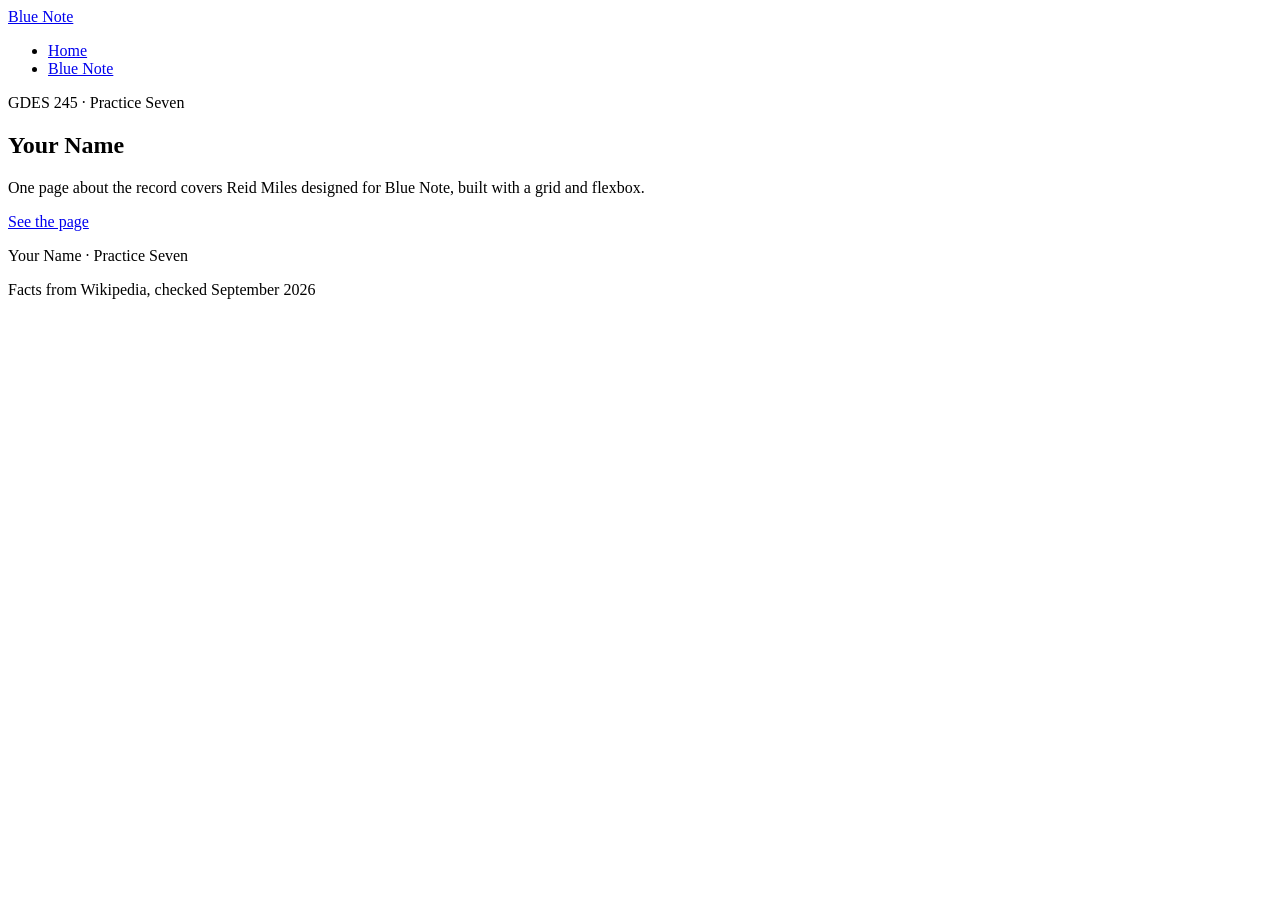
==== index.html @ 07148cdf "Add files via upload" ====
<!DOCTYPE html>
<html lang="en">
<head>
  <meta charset="UTF-8">
  <meta name="viewport" content="width=device-width, initial-scale=1.0">
  <title>Your Name, Web 1</title>

  <link rel="preconnect" href="https://fonts.googleapis.com">
  <link rel="preconnect" href="https://fonts.gstatic.com" crossorigin>
  <link href="https://fonts.googleapis.com/css2?family=Anton&family=Work+Sans:wght@400;600&display=swap" rel="stylesheet">

  <link rel="stylesheet" href="css/styles.css">
</head>
<body>

<header class="site-header">
  <a class="logo" href="index.html">Blue Note</a>
  <nav>
    <ul>
      <li><a href="index.html">Home</a></li>
      <li><a href="pages/blue-note.html">Blue Note</a></li>
    </ul>
  </nav>
</header>

<section class="hero">
  <p>GDES 245 &middot; Practice Seven</p>
  <h1>Your Name</h1>
  <p>One page about the record covers Reid Miles
     designed for Blue Note, built with a grid and flexbox.</p>
  <a class="button" href="pages/blue-note.html">See the page</a>
</section>

<footer class="site-footer" id="sources">
  <p>Your Name &middot; Practice Seven</p>
  <p>Facts from Wikipedia, checked September 2026</p>
</footer>

</body>
</html>
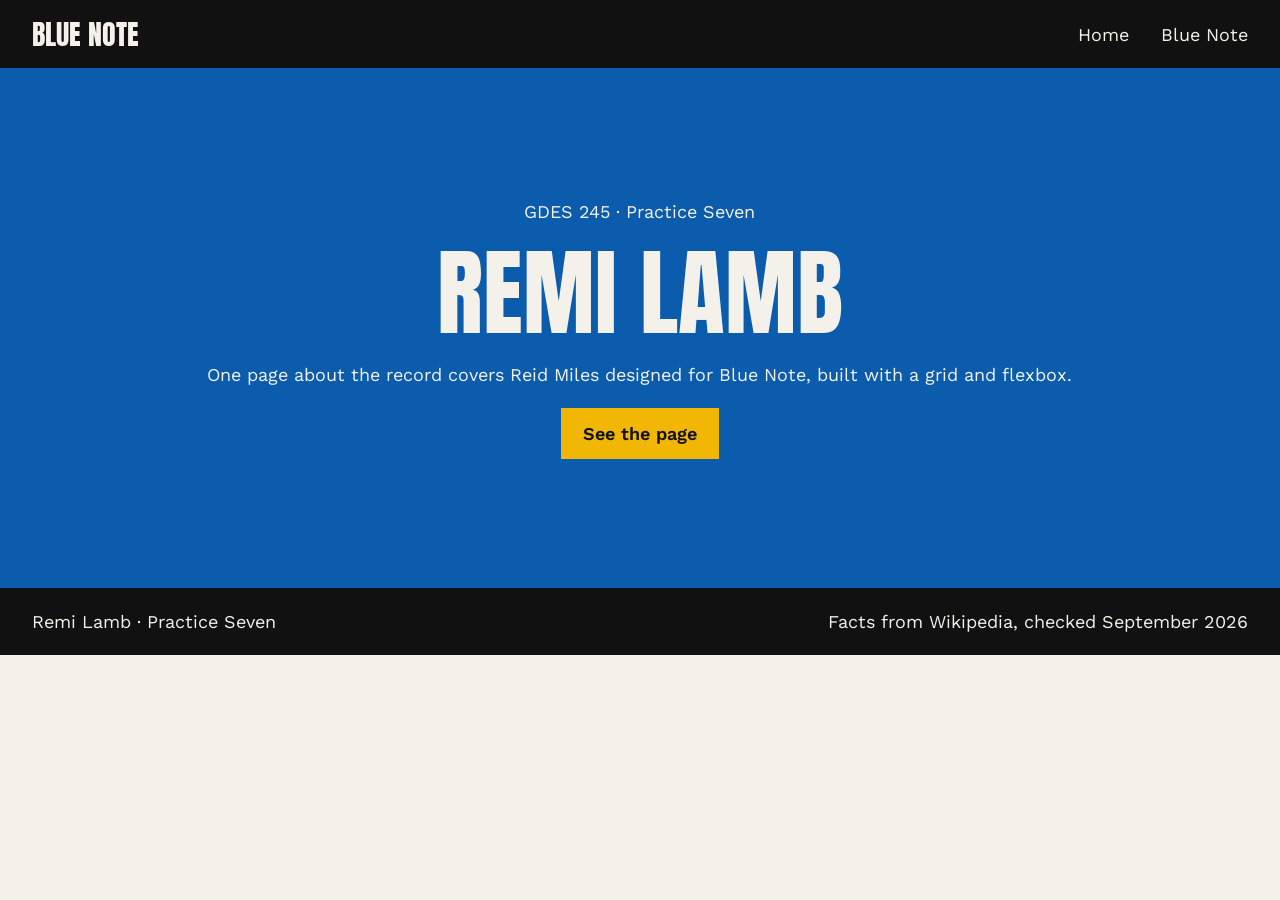
==== commit 7eb8d660: "step 10" ====
--- a/index.html
+++ b/index.html
@@ -25,14 +25,14 @@
 
 <section class="hero">
   <p>GDES 245 &middot; Practice Seven</p>
-  <h1>Your Name</h1>
+  <h1>Remi Lamb</h1>
   <p>One page about the record covers Reid Miles
      designed for Blue Note, built with a grid and flexbox.</p>
   <a class="button" href="pages/blue-note.html">See the page</a>
 </section>
 
 <footer class="site-footer" id="sources">
-  <p>Your Name &middot; Practice Seven</p>
+  <p>Remi Lamb &middot; Practice Seven</p>
   <p>Facts from Wikipedia, checked September 2026</p>
 </footer>
 
--- a/css/styles.css
+++ b/css/styles.css
@@ -0,0 +1,161 @@
+* {
+    box-sizing: border-box;
+    margin: 0;
+    padding: 0;
+}
+
+body {
+    display: grid;
+    grid-template-columns: 2fr 1fr;
+    background: #f4f1ea;
+    color: #111111;
+    font-family: 'Work Sans', sans-serif;
+    font-size: 18px;
+    line-height: 1.5;
+}
+
+h1, h2, h3, .logo, .swatch {
+    font-family: 'Anton', sans-serif;
+    font-weight: 400;
+    text-transform: uppercase;
+    line-height: 1;
+}
+
+.site-header {
+    display: flex;
+    justify-content: space-between;
+    align-items: center;
+    padding: 20px 32px;
+    background: #111111;
+    color: #f4f1ea;
+}
+
+.site-header a {
+    color: #f4f1ea;
+    text-decoration: none;
+}
+
+.logo {
+    font-size: 28px;
+}
+
+nav ul {
+    display: flex;
+    gap: 32px;
+    list-style: none;
+}
+.site-header, .hero, .people, .site-footer {
+    grid-column: span 2;
+}
+
+.record, .studio, .people {
+    padding: 64px 32px;
+}
+
+h2 {
+    font-size: 48px;
+    margin-bottom: 20px;
+}
+
+h3 {
+    font-size: 32px;
+}
+
+.album {
+    display: flex;
+    align-items: center;
+    gap: 24px;
+    padding: 20px 0;
+    border-top: 3px solid #111111;
+}
+
+.swatch {
+    display: flex;
+    justify-content: center;
+    align-items: center;
+    flex: 0 0 100px;
+    height: 100px;
+    font-size: 32px;
+}
+
+.blue {
+    background: #0b5cad;
+    color: #f4f1ea;
+}
+
+.ink {
+    background: #111111;
+    color: #f2b705;
+}
+
+.orange {
+    background: #e0592a;
+}
+
+.yellow {
+    background: #f2b705;
+}
+
+.info {
+    flex: 1;
+}
+
+.hero {
+    display: flex;
+    flex-direction: column;
+    justify-content: center;
+    align-items: center;
+    gap: 20px;
+    min-height: 520px;
+    padding: 48px 32px;
+    background: #0b5cad;
+    color: #f4f1ea;
+    text-align: center;
+}
+
+.hero h1 {
+    font-size: 96px;
+}
+
+.button {
+    padding: 12px 22px;
+    background: #f2b705;
+    color: #111111;
+    font-weight: 600;
+    text-decoration: none;
+}
+
+.studio {
+    display: flex;
+    flex-direction: column;
+    gap: 16px;
+}
+
+.studio img {
+    width: 100%;
+    height: auto;
+}
+
+.cards {
+    display: flex;
+    gap: 24px;
+}
+
+.person {
+    flex: 1;
+    display: flex;
+    flex-direction: column;
+    justify-content: space-between;
+    gap: 24px;
+    padding: 28px;
+    background: #e6e0d4;
+}
+
+.site-header, .site-footer {
+    display: flex;
+    justify-content: space-between;
+    align-items: center;
+    padding: 20px 32px;
+    background: #111111;
+    color: #f4f1ea;
+}
